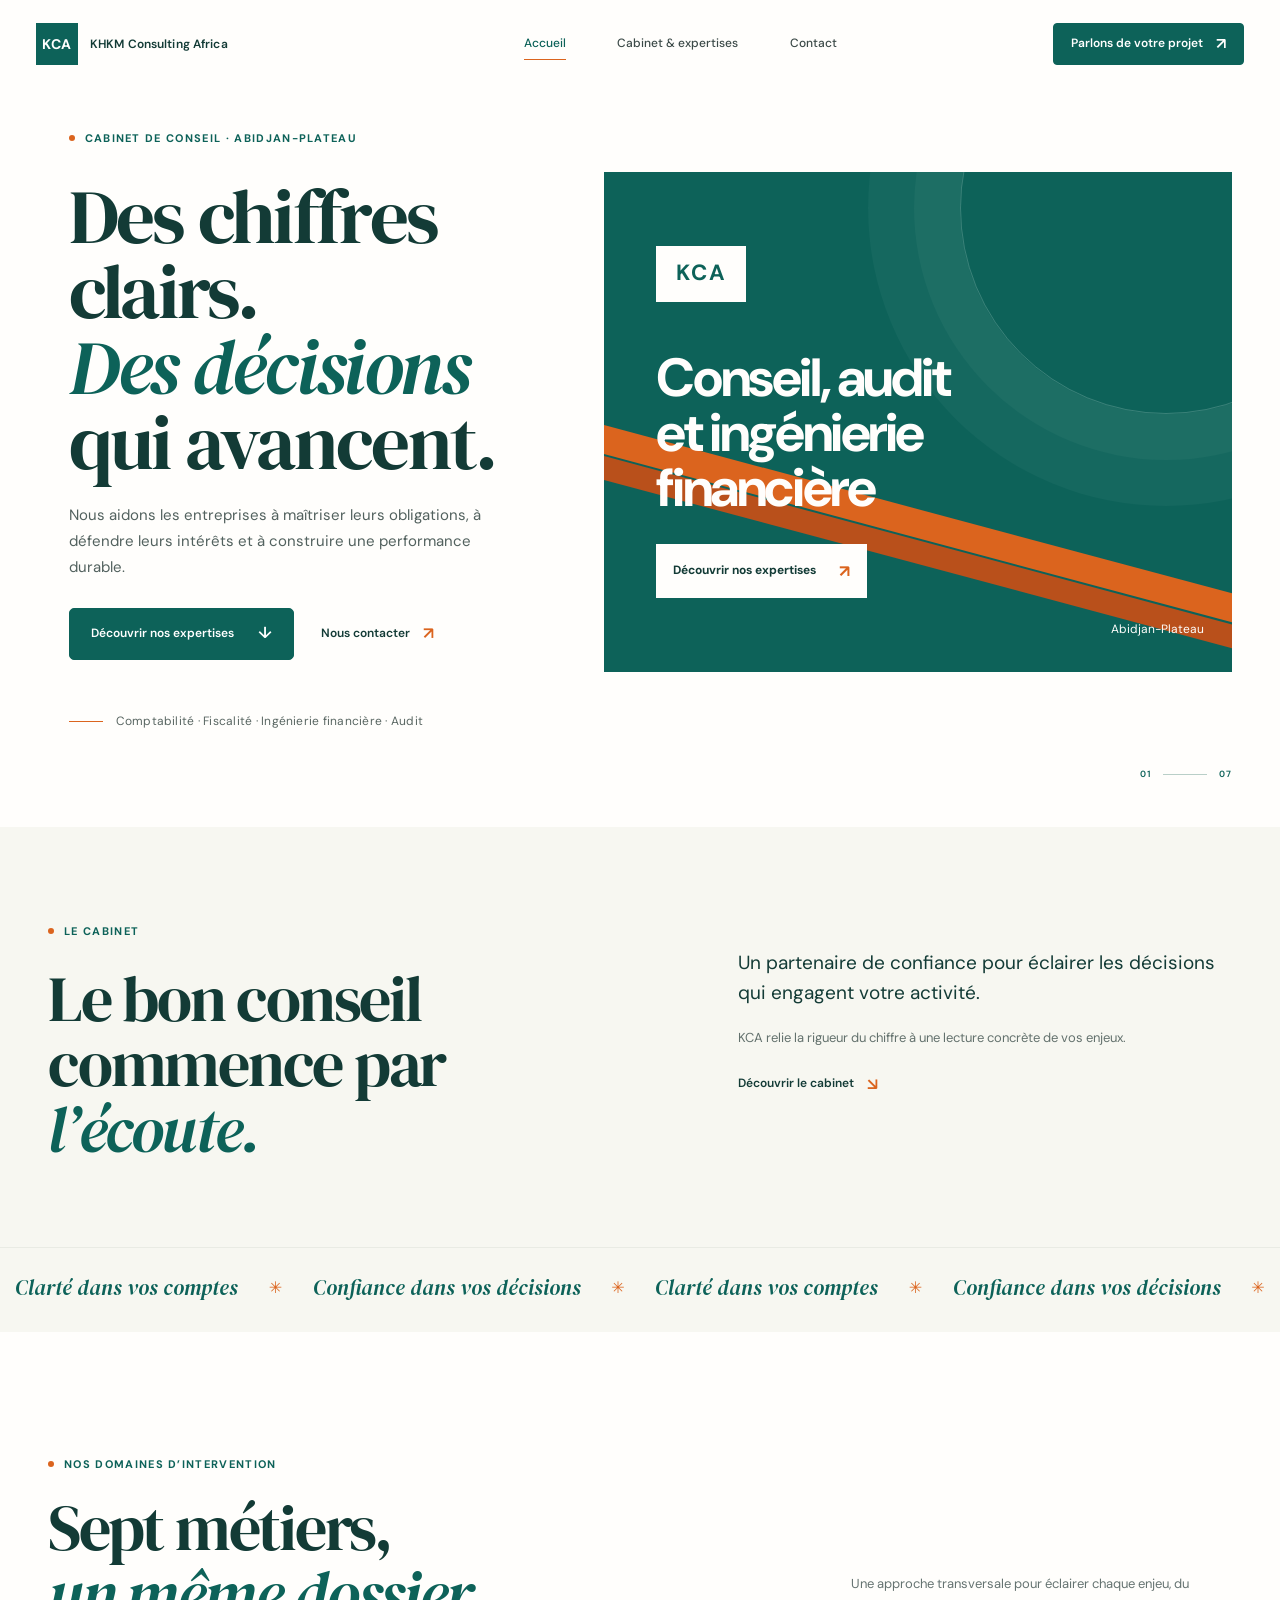
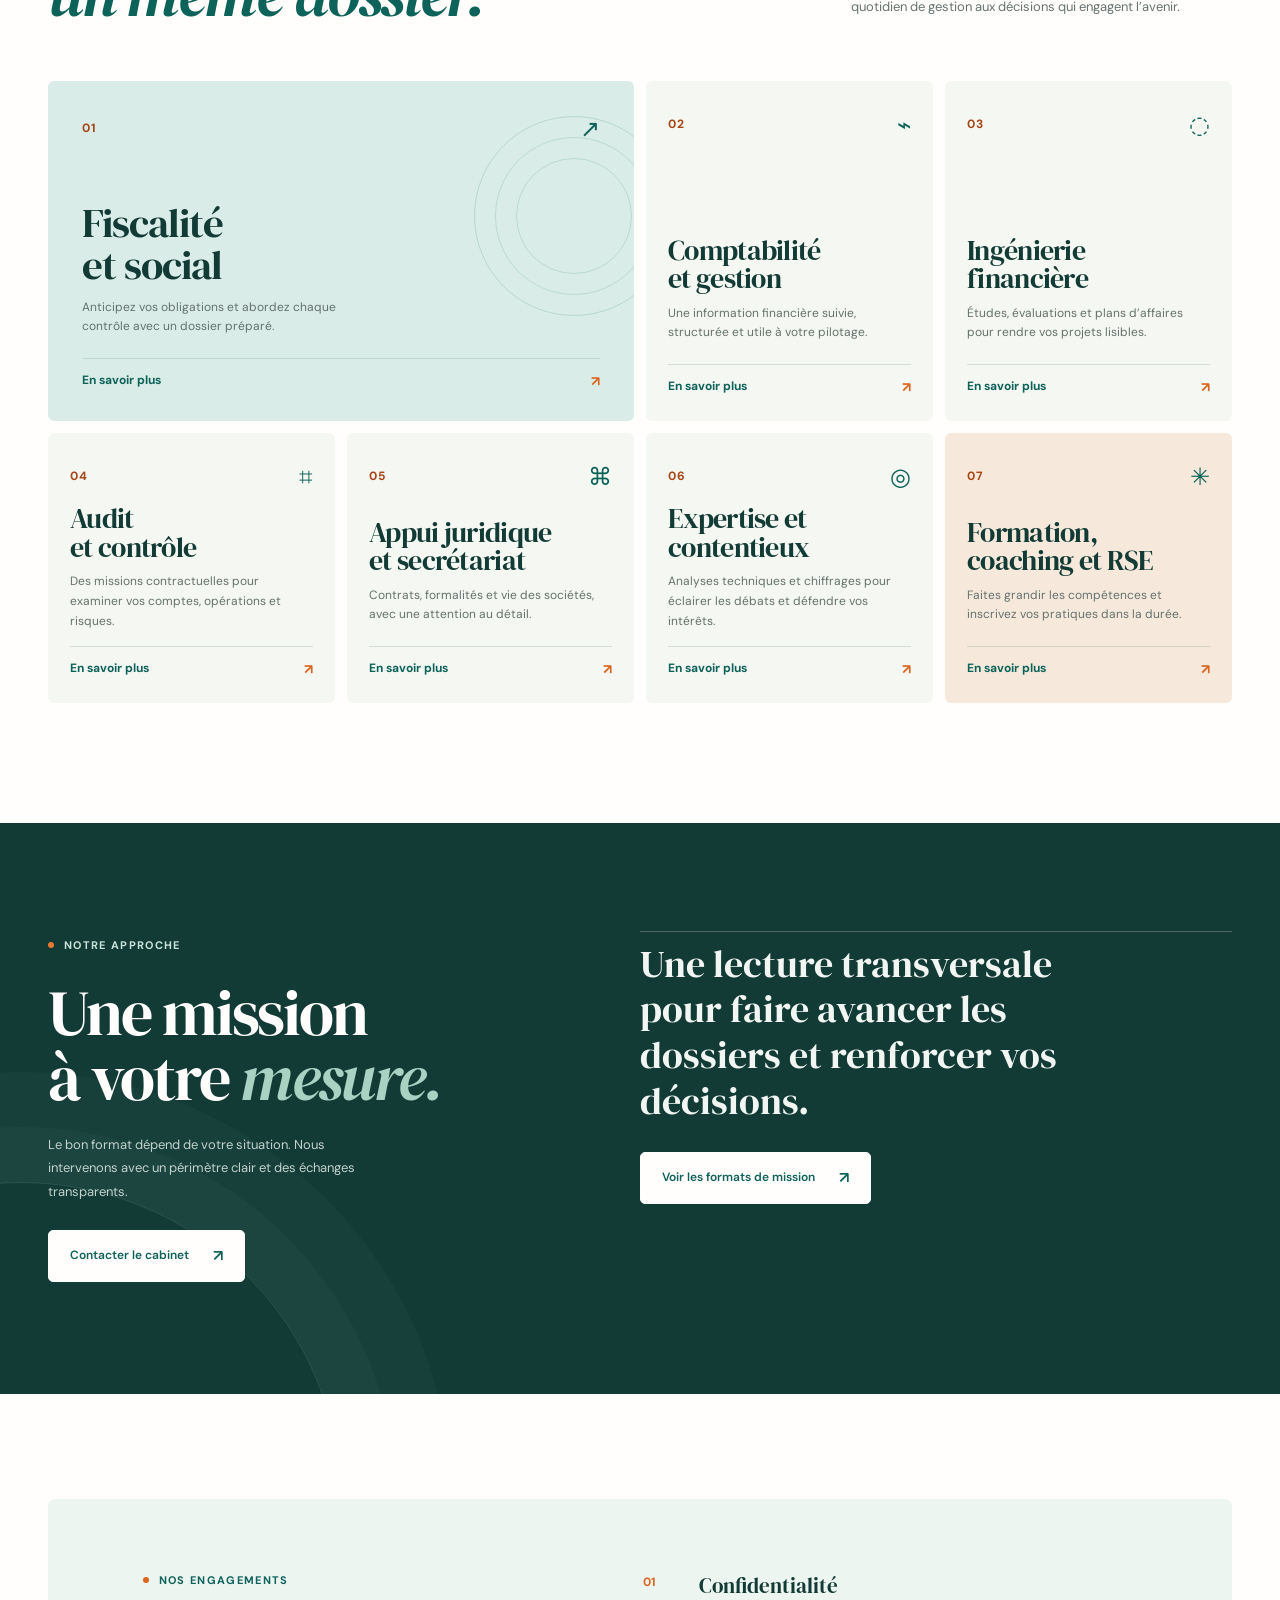
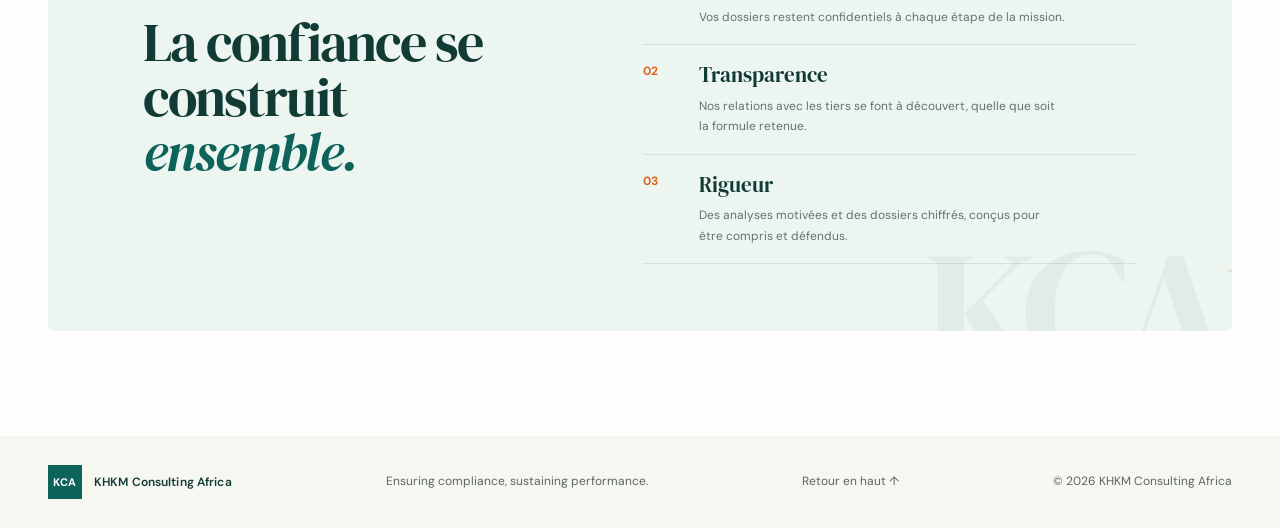
==== index.html @ 1a3caa8e "Initial commit: site KCA" ====
<!doctype html>
<html lang="fr">
  <head>
    <meta charset="UTF-8" />
    <meta name="viewport" content="width=device-width, initial-scale=1.0" />
    <meta name="theme-color" content="#fffefc" />
    <meta name="description" content="KHKM Consulting Africa accompagne les entreprises en comptabilité, fiscalité, audit et ingénierie financière à Abidjan." />
    <title>KHKM Consulting Africa — Conseil, audit & ingénierie financière</title>
    <link rel="canonical" href="https://kca-domaine-a-remplacer.example/" />
    <meta property="og:type" content="website" />
    <meta property="og:locale" content="fr_CI" />
    <meta property="og:site_name" content="KHKM Consulting Africa" />
    <meta property="og:title" content="KHKM Consulting Africa — Conseil, audit & ingénierie financière" />
    <meta property="og:description" content="KHKM Consulting Africa accompagne les entreprises en comptabilité, fiscalité, audit et ingénierie financière à Abidjan." />
    <meta property="og:url" content="https://kca-domaine-a-remplacer.example/" />
    <meta property="og:image" content="https://kca-domaine-a-remplacer.example/og-image.png" />
    <meta property="og:image:alt" content="KHKM Consulting Africa, conseil, audit et ingénierie financière à Abidjan" />
    <meta property="og:image:width" content="1200" />
    <meta property="og:image:height" content="630" />
    <meta name="twitter:url" content="https://kca-domaine-a-remplacer.example/" />
    <meta name="twitter:card" content="summary_large_image" />
    <meta name="twitter:title" content="KHKM Consulting Africa — Conseil, audit & ingénierie financière" />
    <meta name="twitter:description" content="KHKM Consulting Africa accompagne les entreprises en comptabilité, fiscalité, audit et ingénierie financière à Abidjan." />
    <meta name="twitter:image" content="https://kca-domaine-a-remplacer.example/og-image.png" />
    <meta name="twitter:image:alt" content="KHKM Consulting Africa, conseil, audit et ingénierie financière à Abidjan" />
    <link rel="preconnect" href="https://fonts.googleapis.com" />
    <link rel="preconnect" href="https://fonts.gstatic.com" crossorigin />
    <link href="https://fonts.googleapis.com/css2?family=DM+Sans:wght@400;500;600;700&family=DM+Serif+Display:ital@0;1&display=swap" rel="stylesheet" />
    <link rel="icon" href="favicon.svg" type="image/svg+xml" />
    <link rel="stylesheet" href="styles.css" />
    <script src="script.js" defer></script>
  </head>
  <body>
    <a class="skip-link" href="#contenu">Aller au contenu</a>
    <div class="scroll-progress" aria-hidden="true"><span></span></div>
    <header class="site-header" id="top">
      <a class="brand" href="#top" aria-label="KCA, accueil">
        <span class="brand-mark">KCA</span>
        <span class="brand-name">KHKM Consulting Africa</span>
      </a>
      <button class="menu-toggle" aria-label="Ouvrir le menu" aria-expanded="false" aria-controls="main-nav">
        <span></span><span></span>
      </button>
      <nav class="main-nav" id="main-nav" aria-label="Navigation principale">
        <a href="index.html" aria-current="page">Accueil</a>
        <a href="expertises.html">Cabinet & expertises</a>
        <a href="contact.html">Contact</a>
      </nav>
      <a class="button button-small header-cta" href="contact.html">Parlons de votre projet <span aria-hidden="true">↗</span></a>
    </header>

    <main id="contenu">
      <section class="hero section-wrap" aria-labelledby="hero-title">
        <div class="hero-copy reveal">
          <span class="eyebrow"><i></i> Cabinet de conseil · Abidjan-Plateau</span>
          <h1 id="hero-title">Des chiffres clairs.<br /><em>Des décisions</em><br />qui avancent.</h1>
          <p class="hero-intro">Nous aidons les entreprises à maîtriser leurs obligations, à défendre leurs intérêts et à construire une performance durable.</p>
          <div class="hero-actions">
            <a class="button" href="#expertises">Découvrir nos expertises <span aria-hidden="true">↓</span></a>
            <a class="text-link" href="contact.html">Nous contacter <span aria-hidden="true">↗</span></a>
          </div>
          <div class="hero-note"><span class="note-line"></span><span>Comptabilité · Fiscalité · Ingénierie financière · Audit</span></div>
        </div>
        <div class="cover-visual reveal reveal-delay" role="group" aria-label="KCA, Conseil, audit et ingénierie financière">
          <span class="cover-logo">KCA</span>
          <h2 class="cover-title">Conseil, audit<br />et ingénierie<br />financière</h2>
          <a class="cover-cta" href="expertises.html">Découvrir nos expertises <span aria-hidden="true">↗</span></a>
          <span class="cover-place">Abidjan-Plateau</span>
          <span class="cover-ribbon cover-ribbon-one" aria-hidden="true"></span>
          <span class="cover-ribbon cover-ribbon-two" aria-hidden="true"></span>
        </div>
        <div class="hero-index" aria-hidden="true">01 <span></span> 07</div>
      </section>

      <section class="intro-section" id="cabinet">
        <div class="section-wrap intro-grid">
          <div class="section-heading reveal">
            <span class="eyebrow"><i></i> Le cabinet</span>
            <h2>Le bon conseil<br />commence par <em>l’écoute.</em></h2>
          </div>
          <div class="intro-body reveal reveal-delay">
            <p class="intro-lead">Un partenaire de confiance pour éclairer les décisions qui engagent votre activité.</p>
            <p>KCA relie la rigueur du chiffre à une lecture concrète de vos enjeux.</p>
            <a class="text-link" href="expertises.html">Découvrir le cabinet <span aria-hidden="true">↘</span></a>
          </div>
        </div>
        <div class="marquee" aria-hidden="true"><div class="marquee-track"><span>Clarté dans vos comptes</span><b>✳</b><span>Confiance dans vos décisions</span><b>✳</b><span>Clarté dans vos comptes</span><b>✳</b><span>Confiance dans vos décisions</span><b>✳</b></div></div>
      </section>

      <section class="expertise-section section-wrap" id="expertises">
        <div class="expertise-top reveal">
          <div><span class="eyebrow"><i></i> Nos domaines d’intervention</span><h2>Sept métiers,<br /><em>un même dossier.</em></h2></div>
          <p>Une approche transversale pour éclairer chaque enjeu, du quotidien de gestion aux décisions qui engagent l’avenir.</p>
        </div>
        <div class="expertise-grid">
          <article class="expertise-card card-feature reveal" data-number="01"><div class="card-top"><span class="card-number">01</span><span class="card-symbol">↗</span></div><h3>Fiscalité<br />et social</h3><p>Anticipez vos obligations et abordez chaque contrôle avec un dossier préparé.</p><a href="expertises.html#domaine-01" aria-label="En savoir plus sur la fiscalité et le social">En savoir plus <span>↗</span></a><div class="card-orb"></div></article>
          <article class="expertise-card reveal" data-number="02"><div class="card-top"><span class="card-number">02</span><span class="card-symbol">⌁</span></div><h3>Comptabilité<br />et gestion</h3><p>Une information financière suivie, structurée et utile à votre pilotage.</p><a href="expertises.html#domaine-02" aria-label="En savoir plus sur la comptabilité et la gestion">En savoir plus <span>↗</span></a></article>
          <article class="expertise-card reveal" data-number="03"><div class="card-top"><span class="card-number">03</span><span class="card-symbol">◌</span></div><h3>Ingénierie<br />financière</h3><p>Études, évaluations et plans d’affaires pour rendre vos projets lisibles.</p><a href="expertises.html#domaine-03" aria-label="En savoir plus sur l’ingénierie financière">En savoir plus <span>↗</span></a></article>
          <article class="expertise-card reveal" data-number="04"><div class="card-top"><span class="card-number">04</span><span class="card-symbol">⌗</span></div><h3>Audit<br />et contrôle</h3><p>Des missions contractuelles pour examiner vos comptes, opérations et risques.</p><a href="expertises.html#domaine-04" aria-label="En savoir plus sur l’audit et le contrôle">En savoir plus <span>↗</span></a></article>
          <article class="expertise-card reveal" data-number="05"><div class="card-top"><span class="card-number">05</span><span class="card-symbol">⌘</span></div><h3>Appui juridique<br />et secrétariat</h3><p>Contrats, formalités et vie des sociétés, avec une attention au détail.</p><a href="expertises.html#domaine-05" aria-label="En savoir plus sur l’appui juridique et le secrétariat">En savoir plus <span>↗</span></a></article>
          <article class="expertise-card reveal" data-number="06"><div class="card-top"><span class="card-number">06</span><span class="card-symbol">◎</span></div><h3>Expertise et<br />contentieux</h3><p>Analyses techniques et chiffrages pour éclairer les débats et défendre vos intérêts.</p><a href="expertises.html#domaine-06" aria-label="En savoir plus sur l’expertise et le contentieux">En savoir plus <span>↗</span></a></article>
          <article class="expertise-card card-soft reveal" data-number="07"><div class="card-top"><span class="card-number">07</span><span class="card-symbol">✳</span></div><h3>Formation,<br />coaching et RSE</h3><p>Faites grandir les compétences et inscrivez vos pratiques dans la durée.</p><a href="expertises.html#domaine-07" aria-label="En savoir plus sur la formation, le coaching et la RSE">En savoir plus <span>↗</span></a></article>
        </div>
      </section>

      <section class="approach-section" id="approche">
        <div class="section-wrap approach-grid">
          <div class="approach-heading reveal"><span class="eyebrow eyebrow-light"><i></i> Notre approche</span><h2>Une mission<br />à votre <em>mesure.</em></h2><p>Le bon format dépend de votre situation. Nous intervenons avec un périmètre clair et des échanges transparents.</p><a class="button button-light" href="contact.html">Contacter le cabinet <span aria-hidden="true">↗</span></a></div>
          <div class="approach-list reveal"><p class="approach-summary">Une lecture transversale pour faire avancer les dossiers et renforcer vos décisions.</p><a class="button button-light" href="expertises.html#formats-de-mission">Voir les formats de mission <span aria-hidden="true">↗</span></a></div>
        </div>
      </section>

      <section class="principles-section section-wrap">
        <div class="principles-card reveal">
          <div class="principles-title"><span class="eyebrow"><i></i> Nos engagements</span><h2>La confiance se<br />construit <em>ensemble.</em></h2></div>
          <div class="principles-copy"><div class="principle"><span>01</span><div><h3>Confidentialité</h3><p>Vos dossiers restent confidentiels à chaque étape de la mission.</p></div></div><div class="principle"><span>02</span><div><h3>Transparence</h3><p>Nos relations avec les tiers se font à découvert, quelle que soit la formule retenue.</p></div></div><div class="principle"><span>03</span><div><h3>Rigueur</h3><p>Des analyses motivées et des dossiers chiffrés, conçus pour être compris et défendus.</p></div></div></div>
          <div class="principles-mark" aria-hidden="true">KCA<span>✳</span></div>
        </div>
      </section>

    </main>

    <footer class="site-footer"><div class="section-wrap footer-inner"><a class="brand" href="index.html#top"><span class="brand-mark">KCA</span><span class="brand-name">KHKM Consulting Africa</span></a><span>Ensuring compliance, sustaining performance.</span><a href="index.html#top">Retour en haut ↑</a><small>© <span id="year"></span> KHKM Consulting Africa</small></div></footer>
  </body>
</html>
---- styles.css ----
:root {
  --ink: #0d6259;
  --ink-deep: #133b36;
  --ink-dark: #102f2c;
  --teal-soft: #d9ece7;
  --mint: #edf5f1;
  --cream: #fffefc;
  --paper: #f7f7f1;
  --orange: #db641e;
  --orange-soft: #f6e3d3;
  --charcoal: #283333;
  --muted: #657371;
  --line: #e8e9e3;
  --serif: "DM Serif Display", "Cormorant Garamond", Georgia, serif;
  --sans: "DM Sans", Inter, ui-sans-serif, system-ui, -apple-system, sans-serif;
  --page: 1220px;
}

* { box-sizing: border-box; }
html { scroll-behavior: smooth; scroll-padding-top: 86px; }
body { margin: 0; background: var(--cream); color: var(--charcoal); font-family: var(--sans); font-size: 15px; line-height: 1.65; -webkit-font-smoothing: antialiased; }
::selection { color: var(--cream); background: var(--ink); }
a { color: inherit; text-decoration: none; }
button { font: inherit; }
:focus-visible { outline: 3px solid #a64516; outline-offset: 4px; border-radius: 3px; }
.approach-section :focus-visible, .contact-card :focus-visible, .cover-visual :focus-visible { outline-color: #ffc18d; }
.skip-link:focus-visible { outline-color: #ffc18d; }
.skip-link { position: fixed; z-index: 100; top: 12px; left: 12px; padding: 10px 16px; background: var(--ink-deep); color: white; font-size: 13px; font-weight: 600; transform: translateY(-160%); transition: transform .2s ease; }
.skip-link:focus { transform: translateY(0); }
.section-wrap { width: min(var(--page), calc(100% - 96px)); margin-inline: auto; }
.scroll-progress { height: 2px; position: fixed; z-index: 50; inset: 0 0 auto; pointer-events: none; }
.scroll-progress span { display: block; width: 100%; height: 100%; background: var(--orange); transform: scaleX(0); transform-origin: left; }
.site-header { width: min(1360px, calc(100% - 72px)); height: 88px; margin: auto; display: flex; align-items: center; justify-content: space-between; position: relative; z-index: 20; }
.brand { display: inline-flex; align-items: center; gap: 12px; color: var(--ink-deep); }
.brand-mark { display: grid; place-items: center; width: 42px; height: 42px; background: var(--ink); color: white; font-size: 14px; line-height: 1; font-weight: 700; letter-spacing: .04em; }
.brand-name { max-width: 150px; font-size: 12px; line-height: 1.2; font-weight: 600; letter-spacing: .01em; }
.main-nav { display: flex; align-items: center; gap: clamp(24px, 4vw, 58px); margin-left: 80px; }
.main-nav a, .header-cta { font-size: 12px; font-weight: 500; }
.main-nav a { position: relative; padding: 8px 0; color: #3c4a48; transition: color .2s ease; }
.main-nav a::after { content: ""; position: absolute; left: 0; right: 100%; bottom: 2px; height: 1px; background: var(--orange); transition: right .25s ease; }
.main-nav a:hover { color: var(--ink); }
.main-nav a:hover::after { right: 0; }
.button { display: inline-flex; align-items: center; justify-content: center; gap: 24px; min-height: 52px; padding: 0 21px; border: 1px solid var(--ink); border-radius: 5px; background: var(--ink); color: white; font-size: 12px; font-weight: 600; transition: background .25s ease, color .25s ease, transform .25s ease, border-color .25s ease; }
.button span { font-size: 16px; transition: transform .25s ease; }
.button:hover { background: var(--ink-deep); border-color: var(--ink-deep); transform: translateY(-3px); }
.button:hover span { transform: translate(2px, -2px); }
.button-small { min-height: 42px; padding-inline: 17px; border-radius: 4px; gap: 13px; }
.button-light { background: var(--cream); color: var(--ink); border-color: var(--cream); }
.button-light:hover { background: var(--teal-soft); color: var(--ink-deep); border-color: var(--teal-soft); }
.menu-toggle { display: none; }

.hero { position: relative; display: grid; grid-template-columns: .94fr 1.06fr; min-height: 630px; align-items: center; padding-top: 24px; padding-bottom: 96px; }
.hero-copy { position: relative; z-index: 2; padding: 12px 0 0 3.7%; }
.eyebrow { display: inline-flex; align-items: center; gap: 10px; color: var(--ink); font-size: 11px; line-height: 1.3; font-weight: 700; text-transform: uppercase; letter-spacing: .12em; }
.eyebrow i { width: 6px; height: 6px; border-radius: 50%; background: var(--orange); display: inline-block; }
h1, h2, h3, p { margin-top: 0; }
h1, h2 { color: var(--ink-deep); font-family: var(--serif); font-weight: 400; letter-spacing: -.035em; }
.hero h1 { margin: 30px 0 22px; font-size: clamp(55px, 6vw, 82px); line-height: .98; }
h1 em, h2 em { color: var(--ink); font-weight: 400; }
.hero-intro { max-width: 435px; margin-bottom: 27px; color: #52615e; font-size: 15px; line-height: 1.75; }
.hero-actions { display: flex; align-items: center; gap: 27px; }
.text-link { display: inline-flex; gap: 13px; align-items: center; color: var(--ink-deep); font-size: 12px; font-weight: 600; }
.text-link span { color: var(--orange); font-size: 17px; transition: transform .2s ease; }
.text-link:hover span { transform: translate(3px, -3px); }
.hero-note { display: flex; align-items: center; gap: 13px; margin-top: 52px; color: #596662; font-size: 12px; letter-spacing: .02em; }
.note-line { width: 34px; height: 1px; background: var(--orange); }
.cover-visual { position: relative; min-height: 500px; overflow: hidden; display: flex; flex-direction: column; align-items: flex-start; justify-content: center; padding: 48px 52px; isolation: isolate; background: var(--ink); color: var(--cream); }
.cover-visual::before { content: ""; position: absolute; z-index: -1; width: 410px; height: 410px; top: -170px; right: -140px; border: 1px solid rgba(220, 242, 232, .22); border-radius: 50%; box-shadow: 0 0 0 46px rgba(220, 242, 232, .04), 0 0 0 92px rgba(220, 242, 232, .035); }
.cover-logo { display: grid; place-items: center; width: 90px; height: 56px; margin-bottom: 49px; background: var(--cream); color: var(--ink); font-size: 22px; font-weight: 700; letter-spacing: .08em; }
.cover-title { position: relative; z-index: 2; max-width: 430px; margin: 0 0 27px; color: var(--cream); font-family: var(--sans); font-size: clamp(38px, 4.2vw, 56px); font-weight: 700; letter-spacing: -.045em; line-height: 1.03; }
.cover-cta { position: relative; z-index: 2; display: inline-flex; align-items: center; gap: 23px; padding: 13px 17px; background: var(--cream); color: var(--ink-deep); font-size: 12px; font-weight: 700; transition: transform .25s ease, background .25s ease; }
.cover-cta span { color: var(--orange); font-size: 17px; transition: transform .25s ease; }
.cover-cta:hover { transform: translateY(-3px); background: #f1f6ef; }
.cover-cta:hover span { transform: translate(2px, -2px); }
.cover-place { position: absolute; z-index: 2; right: 28px; bottom: 32px; color: var(--cream); font-size: 12px; }
.cover-ribbon { position: absolute; z-index: 1; display: block; width: 125%; height: 28px; right: -12%; transform: rotate(15deg); transform-origin: right center; }
.cover-ribbon-one { bottom: 30px; background: var(--orange); }
.cover-ribbon-two { bottom: 4px; height: 23px; background: #b9501b; }
.hero-index { position: absolute; bottom: 45px; right: 0; display: flex; align-items: center; gap: 12px; color: var(--ink); font-size: 9px; font-weight: 600; letter-spacing: .1em; }
.hero-index span { width: 44px; height: 1px; background: #b9cfc8; }

.intro-section { overflow: hidden; padding-top: 90px; background: var(--paper); }
.intro-grid { display: grid; grid-template-columns: 1fr .9fr; gap: 12%; padding-bottom: 85px; }
.section-heading h2, .expertise-top h2, .approach-heading h2, .principles-title h2, .contact-copy h2 { margin: 24px 0 0; font-size: clamp(43px, 5vw, 64px); line-height: 1.02; }
.intro-body { padding-top: 31px; max-width: 490px; }
.intro-body p { color: #63716d; font-size: 13px; line-height: 1.85; }
.intro-body .intro-lead { color: var(--ink-deep); font-size: 19px; line-height: 1.55; }
.intro-body .text-link { margin-top: 7px; }
.marquee { width: 100%; overflow: hidden; padding: 23px 0 27px; border-top: 1px solid #e9ebe4; color: var(--ink); }
.marquee-track { display: flex; align-items: center; justify-content: space-around; min-width: 1000px; animation: drift 35s linear infinite; white-space: nowrap; }
.marquee-track span { font-family: var(--serif); font-size: 21px; font-style: italic; }
.marquee-track b { color: var(--orange); font-size: 16px; font-weight: 400; }
@keyframes drift { to { transform: translateX(-16%); } }

.expertise-section { padding-top: 118px; padding-bottom: 120px; }
.expertise-top { display: flex; align-items: end; justify-content: space-between; gap: 50px; margin-bottom: 55px; }
.expertise-top h2 { margin-top: 20px; }
.expertise-top > p { max-width: 345px; margin: 0 3% 7px 0; color: var(--muted); font-size: 13px; line-height: 1.8; }
.expertise-grid { display: grid; grid-template-columns: repeat(4, 1fr); gap: 12px; }
.expertise-card { min-height: 270px; position: relative; overflow: hidden; display: flex; flex-direction: column; padding: 24px 22px 22px; border-radius: 6px; background: #f5f7f2; transition: transform .35s ease, background .35s ease, color .35s ease; }
.expertise-card:hover { z-index: 1; transform: translateY(-7px); background: var(--ink); color: white; }
.expertise-card.card-feature { grid-column: span 2; min-height: 340px; padding: 28px 34px 28px; background: var(--teal-soft); }
.expertise-card.card-feature:hover { background: var(--ink); }
.expertise-card.card-soft { background: #f6e9dc; }
.expertise-card.card-soft:hover { background: var(--ink); }
.card-top { display: flex; align-items: center; justify-content: space-between; position: relative; z-index: 1; }
.card-number { color: #a64516; font-size: 12px; font-weight: 700; letter-spacing: .08em; }
.card-symbol { color: var(--ink); font-family: var(--serif); font-size: 24px; transition: color .25s ease, transform .35s ease; }
.expertise-card:hover .card-symbol { color: #ffc28c; transform: rotate(45deg); }
.expertise-card h3 { position: relative; z-index: 1; margin: auto 0 11px; color: var(--ink-deep); font-family: var(--serif); font-size: 28px; font-weight: 400; line-height: 1.02; letter-spacing: -.025em; transition: color .25s ease; }
.card-feature h3 { max-width: 280px; font-size: 41px; }
.expertise-card p { position: relative; z-index: 1; max-width: 285px; min-height: 46px; margin-bottom: 14px; color: #64716d; font-size: 12px; line-height: 1.65; transition: color .25s ease; }
.expertise-card > a { position: relative; z-index: 1; display: flex; justify-content: space-between; align-items: center; padding-top: 11px; border-top: 1px solid rgba(31, 77, 67, .15); color: var(--ink); font-size: 12px; font-weight: 700; transition: color .25s ease, border-color .25s ease; }
.expertise-card > a span { color: var(--orange); font-size: 14px; transition: transform .2s ease; }
.expertise-card > a:hover span { transform: translate(2px, -2px); }
.expertise-card:hover h3, .expertise-card:hover p, .expertise-card:hover > a { color: white; }
.expertise-card:hover > a { border-color: rgba(255,255,255,.25); }
.card-orb { position: absolute; width: 200px; height: 200px; right: -40px; top: 35px; border: 1px solid rgba(13,98,89,.16); border-radius: 50%; transition: transform .5s ease, border-color .25s ease; }
.card-orb::before, .card-orb::after { content: ""; position: absolute; inset: 20px; border: 1px solid rgba(13,98,89,.14); border-radius: 50%; }
.card-orb::after { inset: 41px; }
.card-feature:hover .card-orb { transform: scale(1.15) rotate(14deg); border-color: rgba(255,255,255,.25); }
.card-feature:hover .card-orb::before, .card-feature:hover .card-orb::after { border-color: rgba(255,255,255,.2); }
.scope-note { max-width: 560px; margin: 22px 0 0 auto; color: #586560; font-size: 12px; line-height: 1.7; }

.approach-section { position: relative; overflow: hidden; padding: 108px 0 112px; background: var(--ink-deep); color: white; }
.approach-section::before { content: ""; position: absolute; width: 640px; height: 640px; left: -300px; bottom: -430px; border: 1px solid rgba(205,235,222,.13); border-radius: 50%; box-shadow: 0 0 0 55px rgba(205,235,222,.025), 0 0 0 110px rgba(205,235,222,.025); }
.approach-grid { position: relative; display: grid; grid-template-columns: .76fr 1fr; gap: 12%; }
.eyebrow-light { color: #cae3d9; }
.eyebrow-light i { background: #e87832; }
.approach-heading h2 { color: var(--cream); margin-top: 24px; }
.approach-heading h2 em { color: #a9d2c2; }
.approach-heading > p { max-width: 330px; margin: 23px 0 27px; color: #c3d1cb; font-size: 13px; line-height: 1.8; }
.approach-list { border-top: 1px solid rgba(255,255,255,.23); }
.approach-summary { max-width: 470px; margin: 10px 0 28px; color: #f2f6f2; font-family: var(--serif); font-size: clamp(26px, 3vw, 38px); line-height: 1.2; }

.principles-section { padding-top: 105px; padding-bottom: 105px; }
.principles-card { position: relative; overflow: hidden; display: grid; grid-template-columns: .85fr 1fr; gap: 8%; padding: 67px 8%; border-radius: 7px; background: var(--mint); }
.principles-title h2 { font-size: clamp(40px, 4.2vw, 55px); }
.principles-copy { padding-top: 7px; }
.principle { display: grid; grid-template-columns: 42px 1fr; gap: 14px; padding: 17px 0; border-bottom: 1px solid #d5e3dc; }
.principle:first-child { padding-top: 0; }
.principle > span { color: var(--orange); font-size: 12px; font-weight: 700; }
.principle h3 { margin: -4px 0 3px; color: var(--ink-deep); font-family: var(--serif); font-size: 21px; font-weight: 400; }
.principle p { max-width: 365px; margin: 0; color: #64716d; font-size: 12px; line-height: 1.7; }
.principles-mark { position: absolute; right: -17px; bottom: -71px; display: flex; align-items: center; color: rgba(13,98,89,.055); font-family: var(--serif); font-size: 180px; line-height: 1; letter-spacing: -.08em; pointer-events: none; }
.principles-mark span { margin: -80px 0 0 8px; color: rgba(219,100,30,.16); font-size: 44px; }

.contact-section { display: grid; grid-template-columns: .85fr 1fr; align-items: center; gap: 12%; padding-top: 20px; padding-bottom: 116px; }
.contact-copy { padding-left: 5%; }
.contact-copy h2 { margin-top: 25px; }
.contact-copy > p { max-width: 380px; margin: 20px 0 25px; color: var(--muted); font-size: 13px; line-height: 1.8; }
.contact-card { position: relative; overflow: hidden; min-height: 450px; padding: 34px 38px 32px; background: var(--ink); color: white; border-radius: 7px; }
.contact-card-head { display: flex; justify-content: space-between; align-items: flex-start; padding-bottom: 30px; border-bottom: 1px solid rgba(255,255,255,.22); }
.contact-card-head .brand-mark { background: var(--cream); color: var(--ink); }
.contact-location { color: #c3ddd3; font-size: 12px; line-height: 1.55; text-align: right; }
.contact-person { padding: 26px 0 15px; }
.contact-person h3 { margin: 10px 0 0; font-family: var(--serif); font-size: 34px; font-weight: 400; line-height: 1.1; }
.contact-person p { margin: 4px 0 0; color: #c3ddd3; font-size: 12px; }
.contact-links { display: grid; grid-template-columns: 1fr 1fr; gap: 10px 14px; margin-bottom: 17px; }
.contact-links a { display: flex; align-items: center; gap: 9px; width: fit-content; color: white; font-size: 12px; transition: color .2s ease; }
.contact-links a:hover { color: #ffc28c; }
.contact-icon { color: #ffd0a3; font-size: 12px; }
.contact-card address { color: #d9e8e1; font-size: 12px; font-style: normal; line-height: 1.7; }
.contact-circle { position: absolute; right: 30px; bottom: 30px; display: flex; flex-direction: column; justify-content: center; width: 96px; height: 96px; padding-left: 18px; border-radius: 50%; background: #b94e16; color: white; font-family: var(--serif); font-size: 13px; line-height: 1.05; transform: rotate(-8deg); transition: transform .3s ease; }
.contact-card:hover .contact-circle { transform: rotate(0) scale(1.05); }
.contact-circle b { margin-top: 6px; font-family: var(--sans); font-size: 13px; font-weight: 400; }
.legal-strip { display: flex; align-items: center; justify-content: space-between; gap: 24px; padding-top: 22px; padding-bottom: 23px; border-top: 1px solid var(--line); color: #596662; font-size: 12px; }
.legal-strip > span { color: var(--ink); font-weight: 700; }
.legal-strip b { display: block; color: #364b46; font-size: 12px; letter-spacing: .07em; text-transform: uppercase; }
.site-footer { background: var(--paper); }
.footer-inner { min-height: 92px; display: flex; align-items: center; justify-content: space-between; gap: 20px; }
.footer-inner > span, .footer-inner > a:not(.brand), .footer-inner small { color: #596662; font-size: 12px; }
.footer-inner > a:not(.brand):hover { color: var(--ink); }
.footer-inner .brand-mark { width: 34px; height: 34px; font-size: 11px; }
.footer-inner .brand-name { font-size: 12px; }

.main-nav a[aria-current="page"] { color: var(--ink); }
.main-nav a[aria-current="page"]::after { right: 0; }
.subpage-main { overflow: hidden; }
.subpage-hero { position: relative; min-height: 370px; display: flex; align-items: center; justify-content: space-between; padding-top: 50px; padding-bottom: 70px; }
.subpage-hero h1 { margin: 27px 0 20px; font-size: clamp(56px, 7vw, 82px); line-height: .99; }
.subpage-hero p { max-width: 520px; margin: 0; color: #5f6e69; font-size: 15px; line-height: 1.8; }
.subpage-mark { position: relative; display: grid; place-content: center; width: 220px; height: 220px; margin-right: 6%; border-radius: 50%; background: var(--mint); color: var(--ink); font-family: var(--serif); font-size: 48px; line-height: .9; text-align: center; transform: rotate(-7deg); }
.subpage-mark::before, .subpage-mark::after { content: ""; position: absolute; inset: 16px; border: 1px solid #c5dfd7; border-radius: 50%; }
.subpage-mark::after { inset: -12px; border-color: #e8e9e3; }
.subpage-mark b { margin-top: 8px; color: #a64516; font-family: var(--sans); font-size: 11px; font-weight: 600; letter-spacing: .1em; text-transform: uppercase; }
.cabinet-story { display: grid; grid-template-columns: .8fr 1fr; gap: 12%; padding-top: 78px; padding-bottom: 96px; border-top: 1px solid var(--line); }
.story-copy h2, .values-heading h2 { margin: 20px 0 0; color: var(--ink-deep); font-family: var(--serif); font-size: clamp(42px, 5vw, 59px); font-weight: 400; letter-spacing: -.035em; line-height: 1.03; }
.story-copy h2 em, .values-heading h2 em { color: var(--ink); }
.story-body { max-width: 550px; }
.story-body p { color: #65736f; font-size: 13px; line-height: 1.85; }
.story-body .intro-lead { color: var(--ink-deep); font-size: 19px; line-height: 1.55; }
.reference-strip { padding: 28px 0; background: var(--mint); }
.reference-strip .section-wrap { display: flex; align-items: baseline; gap: 24px; }
.reference-strip p { margin: 0; color: #40524d; font-size: 12px; line-height: 1.7; }
.ways-section { padding: 90px 0 100px; background: var(--paper); }
.ways-section .expertise-top { margin-bottom: 38px; }
.ways-grid { display: grid; grid-template-columns: repeat(4, 1fr); gap: 12px; }
.way-card { min-height: 205px; padding: 23px 22px; background: var(--cream); border-radius: 5px; transition: transform .25s ease, background .25s ease; }
.way-card:hover { background: var(--teal-soft); transform: translateY(-5px); }
.way-card > span { color: #a64516; font-size: 12px; font-weight: 700; letter-spacing: .08em; }
.way-card h3 { margin: 33px 0 9px; color: var(--ink-deep); font-family: var(--serif); font-size: 23px; font-weight: 400; line-height: 1.08; }
.way-card p { margin: 0; color: #65736f; font-size: 12px; line-height: 1.7; }
.cabinet-values { display: grid; grid-template-columns: .8fr 1fr; gap: 12%; padding-top: 100px; padding-bottom: 100px; }
.values-list { border-top: 1px solid var(--line); }
.value-row { display: grid; grid-template-columns: 42px 1fr; gap: 13px; padding: 20px 0; border-bottom: 1px solid var(--line); }
.value-row > span { color: #a64516; font-size: 12px; font-weight: 700; }
.value-row h3 { margin: -4px 0 5px; color: var(--ink-deep); font-family: var(--serif); font-size: 22px; font-weight: 400; }
.value-row p { margin: 0; color: #65736f; font-size: 12px; line-height: 1.7; }
.subpage-cta { display: flex; align-items: center; justify-content: space-between; gap: 30px; margin-bottom: 85px; padding: 48px 7%; background: var(--ink-deep); color: white; border-radius: 6px; }
.subpage-cta h2 { margin: 17px 0 0; color: var(--cream); font-family: var(--serif); font-size: clamp(38px, 4.5vw, 54px); font-weight: 400; letter-spacing: -.035em; line-height: 1; }
.subpage-cta h2 em { color: #a9d2c2; }
.service-details { padding-top: 22px; padding-bottom: 95px; }
.service-detail { display: grid; grid-template-columns: 100px 1fr; gap: 30px; padding: 42px 5%; border-top: 1px solid var(--line); }
.service-detail:last-child { border-bottom: 1px solid var(--line); }
.service-number { color: var(--orange); font-family: var(--serif); font-size: 48px; line-height: 1; }
.service-content { max-width: 770px; }
.service-content h2 { margin: 13px 0 10px; color: var(--ink-deep); font-family: var(--serif); font-size: 36px; font-weight: 400; letter-spacing: -.025em; line-height: 1.1; }
.service-content .service-lead { margin: 0 0 18px; color: #697671; font-family: var(--serif); font-size: 19px; font-style: italic; }
.service-content ul { display: grid; grid-template-columns: 1fr 1fr; gap: 11px 30px; padding: 0; margin: 19px 0 0; list-style: none; }
.service-content li { position: relative; padding-left: 16px; color: #53615d; font-size: 13px; line-height: 1.7; }
.service-content li::before { content: ""; position: absolute; left: 0; top: .7em; width: 6px; height: 6px; background: var(--orange); }
.service-scope { margin: 19px 0 0; padding: 12px 15px; background: var(--mint); color: #52625d; font-size: 12px; }
.contact-page-section { padding-top: 22px; }

html.js .reveal:not(.is-visible) { opacity: 0; transform: translateY(22px); transition: opacity .8s ease, transform .8s cubic-bezier(.2,.65,.25,1); }
.reveal.is-visible { opacity: 1; transform: translateY(0); }
.reveal-delay { transition-delay: .12s; }
.expertise-card.reveal:nth-child(2) { transition-delay: .06s; }
.expertise-card.reveal:nth-child(3) { transition-delay: .12s; }
.expertise-card.reveal:nth-child(4) { transition-delay: .18s; }
.expertise-card.reveal:nth-child(5) { transition-delay: .06s; }
.expertise-card.reveal:nth-child(6) { transition-delay: .12s; }
.expertise-card.reveal:nth-child(7) { transition-delay: .18s; }

@media (max-width: 1000px) {
  .section-wrap { width: min(var(--page), calc(100% - 56px)); }
  .site-header { width: calc(100% - 48px); }
  .main-nav { margin-left: 15px; gap: 22px; }
  .hero { grid-template-columns: 1fr 1fr; min-height: 590px; }
  .hero h1 { font-size: clamp(52px, 7vw, 70px); }
  .expertise-grid { grid-template-columns: repeat(2, 1fr); }
  .expertise-card.card-feature { grid-column: span 1; min-height: 270px; padding: 24px 22px 22px; }
  .card-feature h3 { font-size: 31px; }
  .expertise-card { min-height: 270px; }
  .legal-strip { flex-wrap: wrap; justify-content: flex-start; }
  .legal-strip > * { min-width: 18%; }
  .ways-grid { grid-template-columns: repeat(2, 1fr); }
  .subpage-mark { width: 176px; height: 176px; margin-right: 2%; font-size: 40px; }
  .service-detail { grid-template-columns: 70px 1fr; gap: 18px; }
}
@media (max-width: 700px) {
  html { scroll-padding-top: 70px; }
  .section-wrap { width: calc(100% - 40px); }
  .site-header { width: calc(100% - 40px); height: 72px; }
  .brand-mark { width: 38px; height: 38px; }
  .brand-name { max-width: 130px; font-size: 12px; }
  .header-cta { display: none; }
  .menu-toggle { display: flex; width: 42px; height: 42px; padding: 12px 9px; flex-direction: column; justify-content: center; gap: 6px; border: 1px solid var(--line); border-radius: 4px; background: transparent; }
  .menu-toggle span { display: block; height: 1px; width: 100%; background: var(--ink); transition: transform .2s ease; }
  .menu-toggle[aria-expanded="true"] span:first-child { transform: translateY(3.5px) rotate(45deg); }
  .menu-toggle[aria-expanded="true"] span:last-child { transform: translateY(-3.5px) rotate(-45deg); }
  .main-nav { position: absolute; top: 63px; right: 0; left: 0; display: flex; flex-direction: column; align-items: stretch; gap: 0; margin: 0; padding: 7px 17px; background: var(--cream); border: 1px solid var(--line); border-radius: 5px; opacity: 0; visibility: hidden; transform: translateY(-7px); transition: opacity .2s ease, transform .2s ease, visibility .2s; }
  .main-nav.is-open { opacity: 1; visibility: visible; transform: translateY(0); }
  .main-nav a { padding: 12px 0; border-bottom: 1px solid var(--line); font-size: 12px; }
  .main-nav a:last-child { border: 0; }
  html:not(.js) .menu-toggle { display: none; }
  html:not(.js) .site-header { height: auto; min-height: 72px; flex-wrap: wrap; padding-top: 14px; padding-bottom: 14px; }
  html:not(.js) .main-nav { position: static; order: 3; width: 100%; margin: 12px 0 0; padding: 0; flex-direction: column; opacity: 1; visibility: visible; transform: none; background: transparent; border: 0; }
  .hero { display: flex; flex-direction: column; align-items: stretch; padding-top: 38px; padding-bottom: 53px; }
  .hero-copy { padding: 0; }
  .hero h1 { margin: 24px 0 17px; font-size: clamp(50px, 13vw, 72px); }
  .hero-intro { max-width: 430px; font-size: 14px; }
  .hero-actions { flex-wrap: wrap; gap: 19px; }
  .button { min-height: 48px; padding-inline: 17px; gap: 17px; }
  .hero-note { margin-top: 28px; font-size: 12px; }
  .cover-visual { width: 100%; min-height: 390px; margin-top: 18px; padding: 30px; }
  .cover-logo { width: 72px; height: 46px; margin-bottom: 32px; font-size: 18px; }
  .cover-title { max-width: 330px; margin-bottom: 24px; font-size: clamp(34px, 9vw, 48px); }
  .cover-cta { gap: 14px; padding: 12px 14px; font-size: 12px; }
  .cover-place { right: 20px; bottom: 23px; font-size: 12px; }
  .cover-ribbon-one { bottom: 24px; }
  .cover-ribbon-two { bottom: 1px; }
  .hero-index { bottom: 3px; font-size: 9px; }
  .intro-section { padding-top: 64px; }
  .intro-grid { grid-template-columns: 1fr; gap: 16px; padding-bottom: 53px; }
  .section-heading h2, .expertise-top h2, .approach-heading h2, .principles-title h2, .contact-copy h2 { font-size: clamp(43px, 11vw, 58px); }
  .intro-body { padding-top: 0; }
  .intro-body .intro-lead { font-size: 17px; }
  .marquee { padding: 18px 0 21px; }
  .marquee-track span { font-size: 18px; }
  .expertise-section { padding-top: 75px; padding-bottom: 76px; }
  .expertise-top { display: block; margin-bottom: 29px; }
  .expertise-top > p { max-width: 390px; margin: 18px 0 0; }
  .expertise-grid { gap: 9px; }
  .expertise-card, .expertise-card.card-feature { min-height: 257px; padding: 19px 16px 17px; }
  .expertise-card h3 { font-size: clamp(21px, 6vw, 27px); }
  .expertise-card.card-feature h3 { font-size: clamp(26px, 7.2vw, 34px); }
  .expertise-card p { min-height: 78px; font-size: 12px; }
  .card-feature .card-orb { width: 150px; height: 150px; right: -45px; top: 42px; }
  .card-orb::before { inset: 15px; }.card-orb::after { inset: 31px; }
  .scope-note { font-size: 12px; }
  .approach-section { padding: 73px 0 76px; }
  .approach-grid { grid-template-columns: 1fr; gap: 42px; }
  .approach-heading > p { margin-top: 16px; }
  .principles-section { padding-top: 70px; padding-bottom: 70px; }
  .principles-card { display: block; padding: 37px 25px 39px; }
  .principles-copy { padding-top: 28px; }
  .principles-mark { font-size: 110px; right: -14px; bottom: -46px; }
  .contact-section { grid-template-columns: 1fr; gap: 35px; padding-top: 0; padding-bottom: 72px; }
  .contact-copy { padding-left: 0; }
  .contact-copy > p { font-size: 12px; }
  .contact-card { min-height: 425px; padding: 25px 23px; }
  .contact-links { grid-template-columns: 1fr; gap: 8px; }
  .contact-card address { max-width: 230px; }
  .contact-circle { right: 19px; bottom: 24px; width: 82px; height: 82px; padding-left: 15px; font-size: 11px; }
  .legal-strip { gap: 15px 20px; padding-top: 19px; padding-bottom: 21px; }
  .legal-strip > * { min-width: 40%; }
  .legal-strip > span { min-width: 100%; }
  .subpage-hero { min-height: 320px; padding-top: 44px; padding-bottom: 48px; }
  .subpage-hero h1 { font-size: clamp(48px, 12vw, 67px); }
  .subpage-hero p { max-width: 440px; font-size: 13px; }
  .subpage-mark { width: 100px; height: 100px; margin-right: 0; font-size: 25px; }
  .subpage-mark::before { inset: 8px; }
  .subpage-mark::after { inset: -7px; }
  .subpage-mark b { font-size: 9px; margin-top: 5px; }
  .cabinet-story, .cabinet-values { grid-template-columns: 1fr; gap: 25px; padding-top: 62px; padding-bottom: 65px; }
  .reference-strip { padding: 22px 0; }
  .reference-strip .section-wrap { align-items: flex-start; flex-direction: column; gap: 10px; }
  .reference-strip p { font-size: 12px; }
  .story-body .intro-lead { font-size: 17px; }
  .ways-section { padding: 64px 0 70px; }
  .ways-grid { gap: 9px; }
  .way-card { min-height: 185px; padding: 18px 15px; }
  .way-card h3 { margin-top: 26px; font-size: 21px; }
  .way-card p { font-size: 12px; }
  .subpage-cta { align-items: flex-start; flex-direction: column; margin-bottom: 58px; padding: 34px 25px; }
  .service-details { padding-top: 10px; padding-bottom: 64px; }
  .service-detail { grid-template-columns: 38px 1fr; gap: 12px; padding: 30px 0; }
  .service-number { font-size: 30px; }
  .service-content h2 { font-size: 29px; }
  .service-content .service-lead { font-size: 17px; }
  .service-content ul { grid-template-columns: 1fr; gap: 8px; margin-top: 15px; }
  .service-content li { font-size: 12px; }
  .contact-page-section { padding-top: 0; }
  .footer-inner { min-height: 125px; display: grid; grid-template-columns: 1fr 1fr; gap: 10px; padding-top: 20px; padding-bottom: 20px; }
  .footer-inner > span { grid-column: 1 / -1; grid-row: 2; }
  .footer-inner > a:not(.brand) { justify-self: end; }
  .footer-inner small { grid-column: 1 / -1; grid-row: 3; }
}
@media (prefers-reduced-motion: reduce) {
  *, *::before, *::after { scroll-behavior: auto !important; animation-duration: .01ms !important; animation-iteration-count: 1 !important; transition-duration: .01ms !important; transition-delay: 0ms !important; }
  html.js .reveal { opacity: 1 !important; transform: none !important; }
}
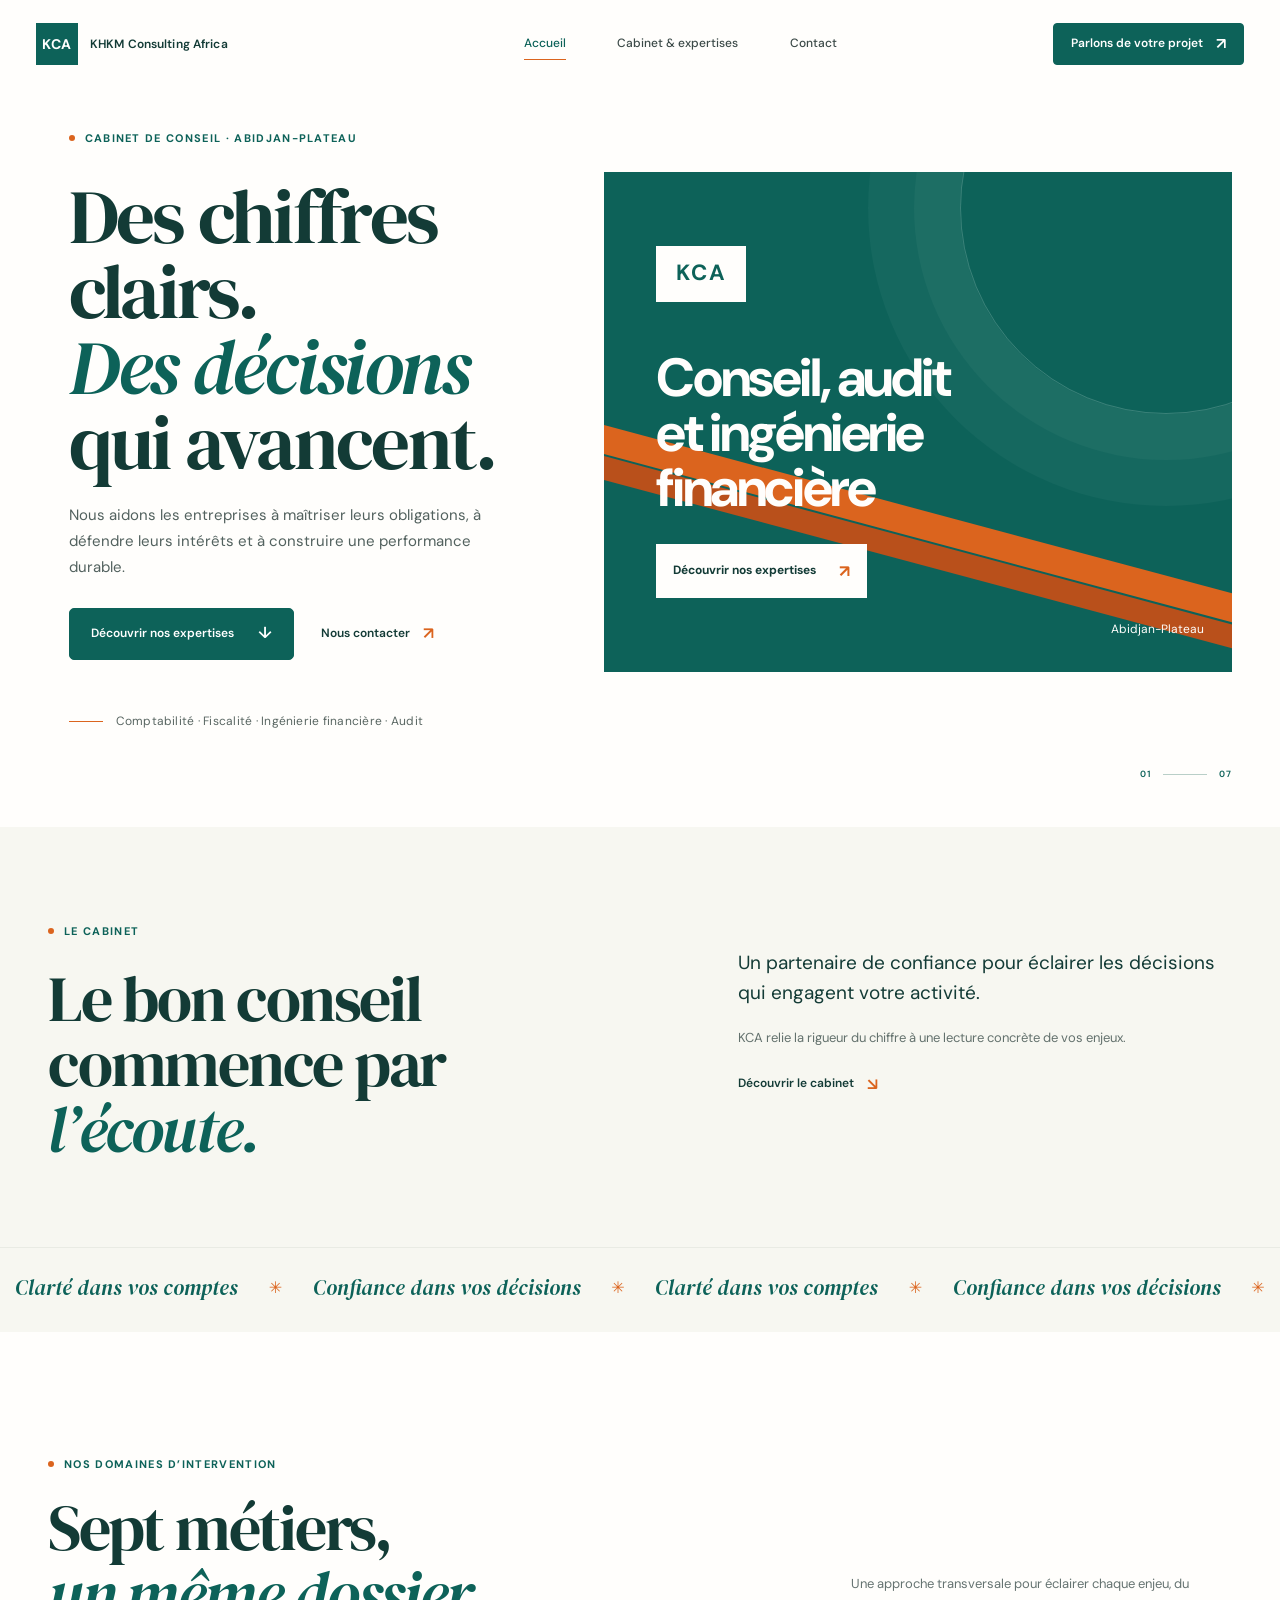
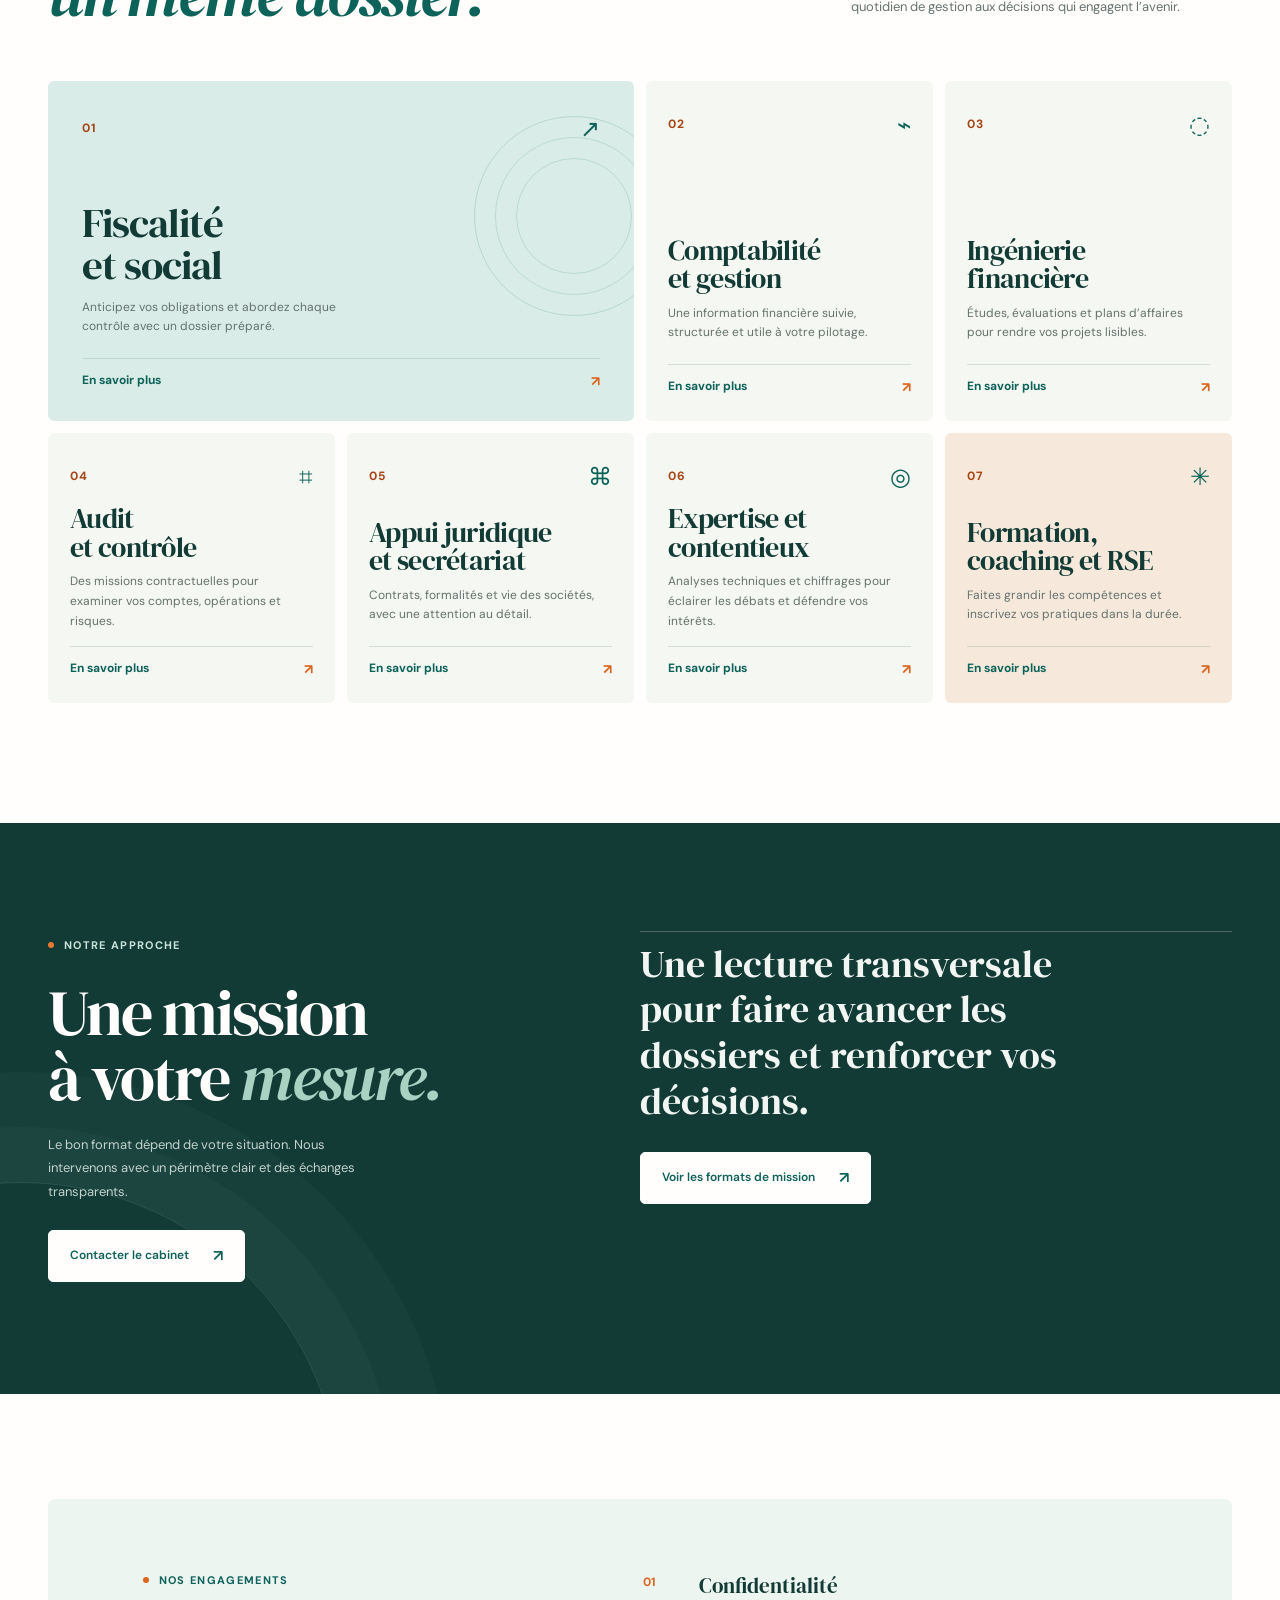
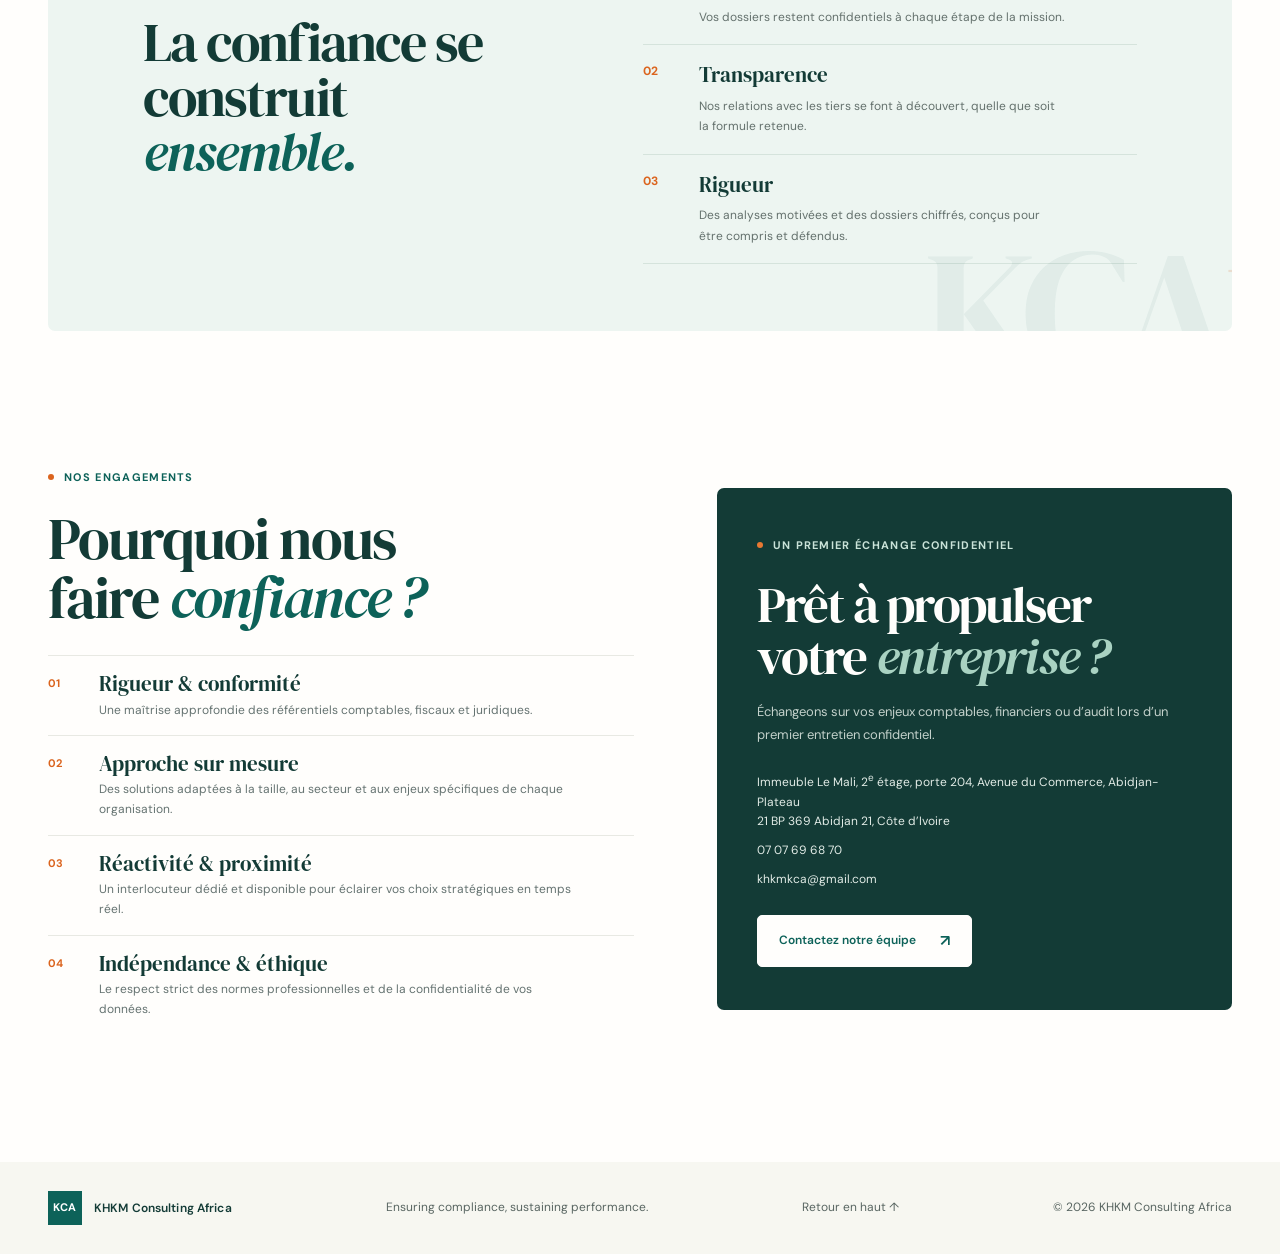
==== commit afa2343f: "Add new section in index" ====
--- a/index.html
+++ b/index.html
@@ -6,22 +6,22 @@
     <meta name="theme-color" content="#fffefc" />
     <meta name="description" content="KHKM Consulting Africa accompagne les entreprises en comptabilité, fiscalité, audit et ingénierie financière à Abidjan." />
     <title>KHKM Consulting Africa — Conseil, audit & ingénierie financière</title>
-    <link rel="canonical" href="https://kca-domaine-a-remplacer.example/" />
+    <link rel="canonical" href="https://khkm-consulting.pages.dev/" />
     <meta property="og:type" content="website" />
     <meta property="og:locale" content="fr_CI" />
     <meta property="og:site_name" content="KHKM Consulting Africa" />
     <meta property="og:title" content="KHKM Consulting Africa — Conseil, audit & ingénierie financière" />
     <meta property="og:description" content="KHKM Consulting Africa accompagne les entreprises en comptabilité, fiscalité, audit et ingénierie financière à Abidjan." />
-    <meta property="og:url" content="https://kca-domaine-a-remplacer.example/" />
-    <meta property="og:image" content="https://kca-domaine-a-remplacer.example/og-image.png" />
+    <meta property="og:url" content="https://khkm-consulting.pages.dev/" />
+    <meta property="og:image" content="https://khkm-consulting.pages.dev/og-image.png" />
     <meta property="og:image:alt" content="KHKM Consulting Africa, conseil, audit et ingénierie financière à Abidjan" />
     <meta property="og:image:width" content="1200" />
     <meta property="og:image:height" content="630" />
-    <meta name="twitter:url" content="https://kca-domaine-a-remplacer.example/" />
+    <meta name="twitter:url" content="https://khkm-consulting.pages.dev/" />
     <meta name="twitter:card" content="summary_large_image" />
     <meta name="twitter:title" content="KHKM Consulting Africa — Conseil, audit & ingénierie financière" />
     <meta name="twitter:description" content="KHKM Consulting Africa accompagne les entreprises en comptabilité, fiscalité, audit et ingénierie financière à Abidjan." />
-    <meta name="twitter:image" content="https://kca-domaine-a-remplacer.example/og-image.png" />
+    <meta name="twitter:image" content="https://khkm-consulting.pages.dev/og-image.png" />
     <meta name="twitter:image:alt" content="KHKM Consulting Africa, conseil, audit et ingénierie financière à Abidjan" />
     <link rel="preconnect" href="https://fonts.googleapis.com" />
     <link rel="preconnect" href="https://fonts.gstatic.com" crossorigin />
@@ -117,7 +117,29 @@
           <div class="principles-mark" aria-hidden="true">KCA<span>✳</span></div>
         </div>
       </section>
-
+      <section class="trust-contact-section section-wrap" aria-labelledby="trust-title">
+        <div class="trust-panel reveal">
+          <span class="eyebrow"><i></i> Nos engagements</span>
+          <h2 id="trust-title">Pourquoi nous<br />faire <em>confiance&nbsp;?</em></h2>
+          <ul class="trust-list">
+            <li><span>01</span><div><h3>Rigueur &amp; conformité</h3><p>Une maîtrise approfondie des référentiels comptables, fiscaux et juridiques.</p></div></li>
+            <li><span>02</span><div><h3>Approche sur mesure</h3><p>Des solutions adaptées à la taille, au secteur et aux enjeux spécifiques de chaque organisation.</p></div></li>
+            <li><span>03</span><div><h3>Réactivité &amp; proximité</h3><p>Un interlocuteur dédié et disponible pour éclairer vos choix stratégiques en temps réel.</p></div></li>
+            <li><span>04</span><div><h3>Indépendance &amp; éthique</h3><p>Le respect strict des normes professionnelles et de la confidentialité de vos données.</p></div></li>
+          </ul>
+        </div>
+        <aside class="home-contact-card reveal reveal-delay" aria-labelledby="home-contact-title">
+          <span class="eyebrow eyebrow-light"><i></i> Un premier échange confidentiel</span>
+          <h2 id="home-contact-title">Prêt à propulser<br />votre <em>entreprise&nbsp;?</em></h2>
+          <p>Échangeons sur vos enjeux comptables, financiers ou d’audit lors d’un premier entretien confidentiel.</p>
+          <address>
+            <a href="https://maps.google.com/?q=Immeuble+Le+Mali+Avenue+du+Commerce+Abidjan+Plateau">Immeuble Le Mali, 2<sup>e</sup> étage, porte 204, Avenue du Commerce, Abidjan-Plateau<br />21 BP 369 Abidjan 21, Côte d’Ivoire</a>
+            <a href="tel:+2250707696870">07 07 69 68 70</a>
+            <a href="mailto:khkmkca@gmail.com">khkmkca@gmail.com</a>
+          </address>
+          <a class="button button-light" href="contact.html">Contactez notre équipe <span aria-hidden="true">↗</span></a>
+        </aside>
+      </section>
     </main>
 
     <footer class="site-footer"><div class="section-wrap footer-inner"><a class="brand" href="index.html#top"><span class="brand-mark">KCA</span><span class="brand-name">KHKM Consulting Africa</span></a><span>Ensuring compliance, sustaining performance.</span><a href="index.html#top">Retour en haut ↑</a><small>© <span id="year"></span> KHKM Consulting Africa</small></div></footer>
--- a/styles.css
+++ b/styles.css
@@ -144,6 +144,23 @@
 .principle p { max-width: 365px; margin: 0; color: #64716d; font-size: 12px; line-height: 1.7; }
 .principles-mark { position: absolute; right: -17px; bottom: -71px; display: flex; align-items: center; color: rgba(13,98,89,.055); font-family: var(--serif); font-size: 180px; line-height: 1; letter-spacing: -.08em; pointer-events: none; }
 .principles-mark span { margin: -80px 0 0 8px; color: rgba(219,100,30,.16); font-size: 44px; }
+
+.trust-contact-section { display: grid; grid-template-columns: 1fr .88fr; align-items: stretch; gap: 7%; padding-top: 12px; padding-bottom: 112px; }
+.trust-panel { padding: 15px 0; }
+.trust-panel h2, .home-contact-card h2 { margin: 22px 0 28px; font-size: clamp(40px, 4.5vw, 58px); line-height: 1.02; }
+.trust-list { margin: 0; padding: 0; list-style: none; }
+.trust-list li { display: grid; grid-template-columns: 38px 1fr; gap: 13px; padding: 15px 0; border-top: 1px solid var(--line); }
+.trust-list li > span { padding-top: 3px; color: var(--orange); font-size: 11px; font-weight: 700; }
+.trust-list h3 { margin: 0 0 3px; color: var(--ink-deep); font-family: var(--serif); font-size: 21px; font-weight: 400; line-height: 1.2; }
+.trust-list p { max-width: 480px; margin: 0; color: var(--muted); font-size: 12px; line-height: 1.7; }
+.home-contact-card { align-self: center; padding: 43px 40px; border-radius: 7px; background: var(--ink-deep); color: white; }
+.home-contact-card h2 { margin-bottom: 18px; color: var(--cream); font-size: clamp(38px, 4vw, 51px); }
+.home-contact-card h2 em { color: #a9d2c2; }
+.home-contact-card > p { margin-bottom: 23px; color: #c3d1cb; font-size: 13px; line-height: 1.8; }
+.home-contact-card address { display: grid; gap: 9px; margin: 0 0 25px; color: #e1ebe6; font-size: 12px; font-style: normal; line-height: 1.65; }
+.home-contact-card address a { width: fit-content; }
+.home-contact-card address a:hover { color: #ffc28c; }
+.home-contact-card .button { max-width: 100%; }
 
 .contact-section { display: grid; grid-template-columns: .85fr 1fr; align-items: center; gap: 12%; padding-top: 20px; padding-bottom: 116px; }
 .contact-copy { padding-left: 5%; }
@@ -307,6 +324,11 @@
   .principles-card { display: block; padding: 37px 25px 39px; }
   .principles-copy { padding-top: 28px; }
   .principles-mark { font-size: 110px; right: -14px; bottom: -46px; }
+  .trust-contact-section { grid-template-columns: 1fr; gap: 28px; padding-top: 0; padding-bottom: 76px; }
+  .trust-panel { padding: 0; }
+  .trust-panel h2 { margin-bottom: 23px; }
+  .home-contact-card { padding: 32px 25px; }
+  .home-contact-card h2 { font-size: clamp(38px, 10vw, 50px); }
   .contact-section { grid-template-columns: 1fr; gap: 35px; padding-top: 0; padding-bottom: 72px; }
   .contact-copy { padding-left: 0; }
   .contact-copy > p { font-size: 12px; }
